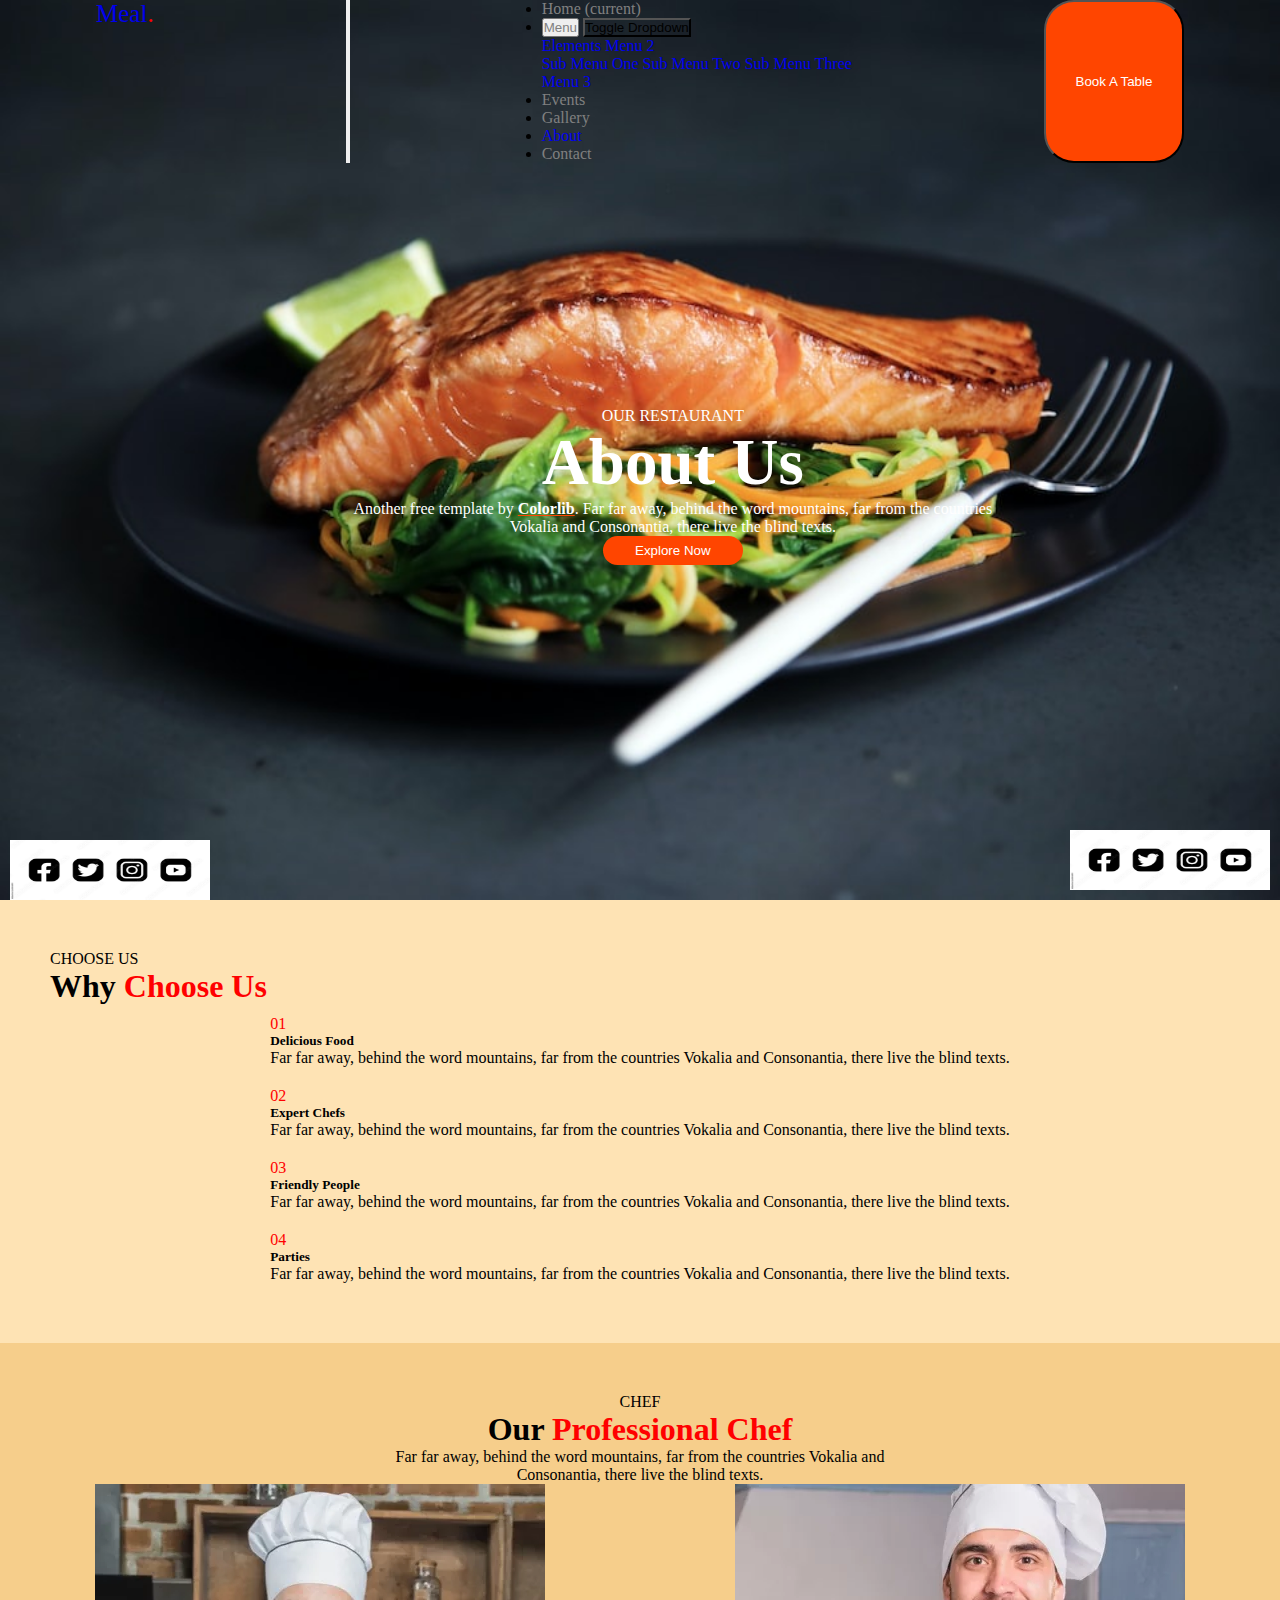
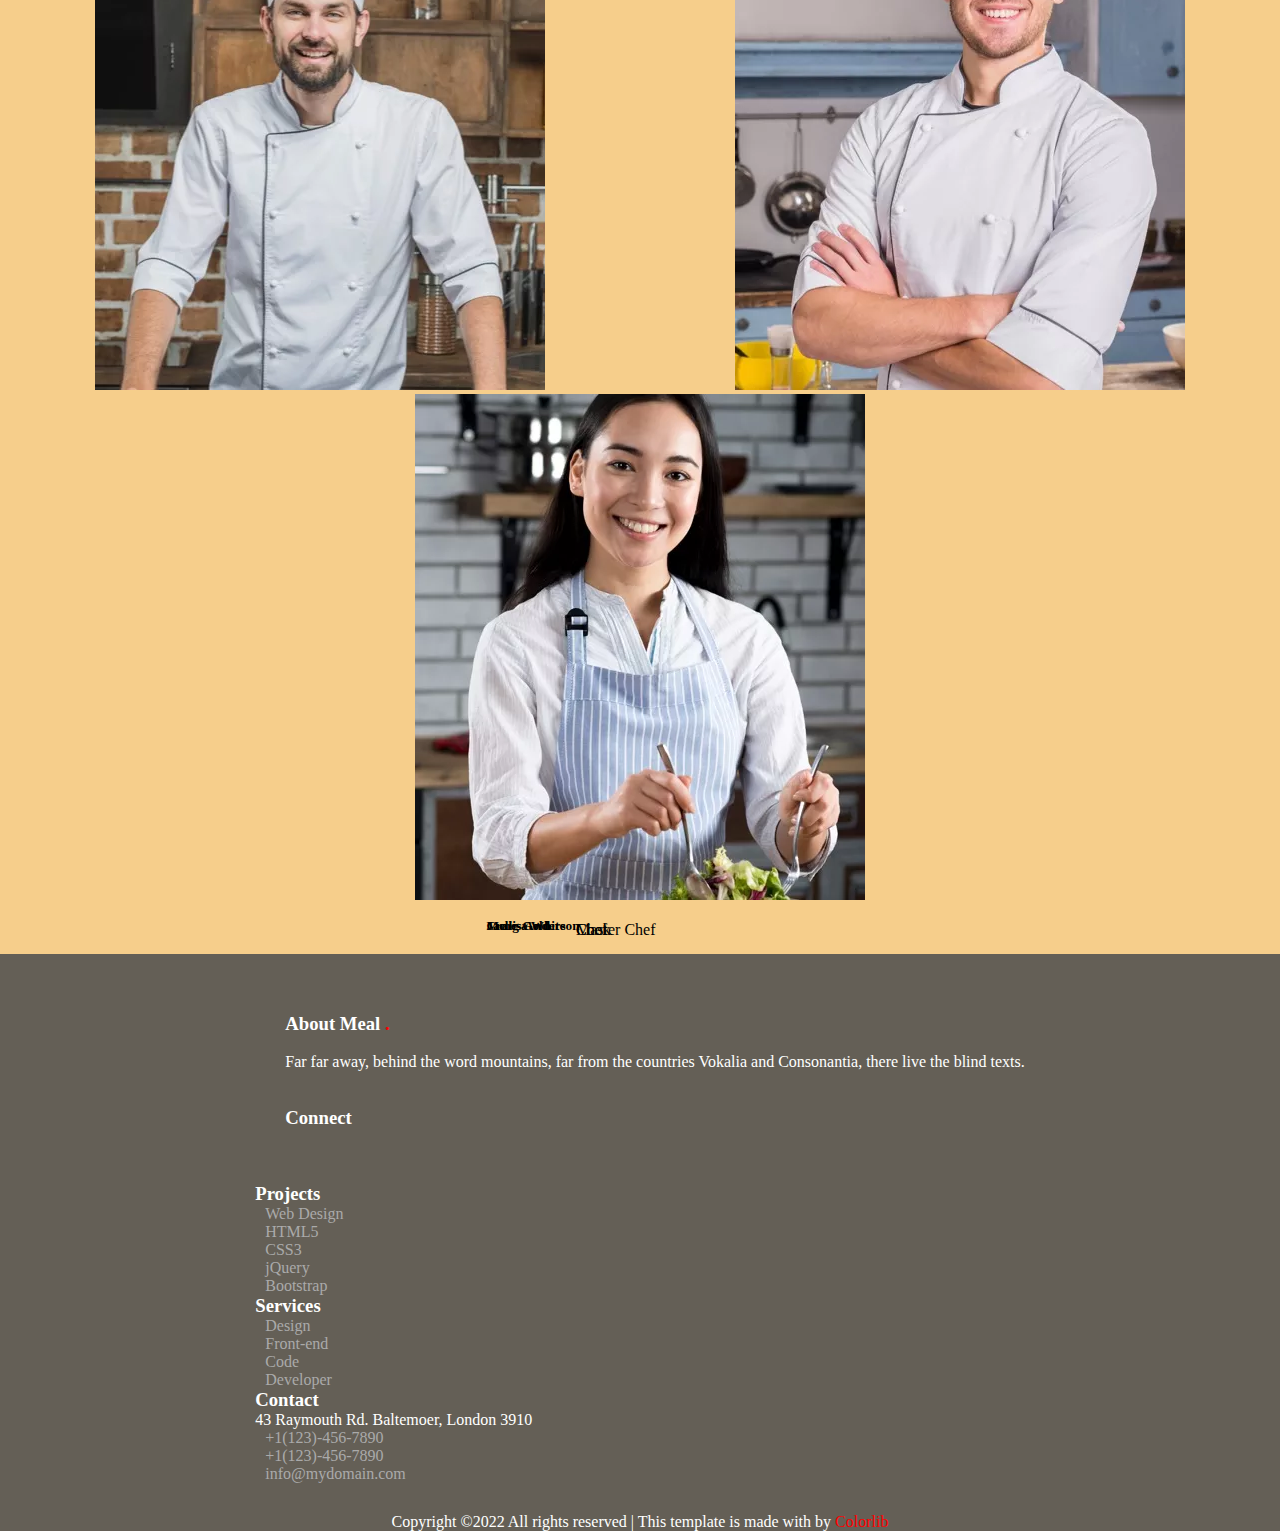
==== about.html @ 0ba8c3a3 "first commit" ====
<!DOCTYPE html>
<html lang="en">

<head>
    <meta charset="UTF-8">
    <meta http-equiv="X-UA-Compatible" content="IE=edge">
    <meta name="viewport" content="width=device-width, initial-scale=1.0">
    <title>About Us</title>
    <!-- bootstrap css -->
    <link rel="stylesheet" href="./bootstrap-4.6.2-dist/css/bootstrap.min.css">
    <link rel="stylesheet" href="https://cdn.jsdelivr.net/npm/bootstrap@4.6.2/dist/css/bootstrap.min.css"
        integrity="sha384-xOolHFLEh07PJGoPkLv1IbcEPTNtaed2xpHsD9ESMhqIYd0nLMwNLD69Npy4HI+N" crossorigin="anonymous">
    <!-- my css -->
    <link rel="stylesheet" href="./css/about.css">
</head>

<body>
    <div class="all" id="home">
        <section class="section1">
            <!-- <div class="bg">
                <img src="./images/back1.jpg" alt="">
            </div> -->
            <nav class="navbar navbar-expand-lg navbar-light bg-trans disp-flex">
                <a class="navbar-brand text-white text-40 float-left" href="#">Meal<s>.</s></a>
                <button class="navbar-toggler" type="button" data-toggle="collapse" data-target="#navbarNavDropdown"
                    aria-controls="navbarNavDropdown" aria-expanded="false" aria-label="Toggle navigation">
                    <span class="navbar-toggler-icon"></span>
                </button>
                <div class="collapse navbar-collapse" id="navbarNavDropdown">
                    <ul class="navbar-nav nav justify-content-center">
                        <li class="nav-item active">
                            <a class="nav-link text-gray" href="./index.html">Home <span
                                    class="sr-only">(current)</span></a>
                        </li>
                        <li class="nav-item dropdown">
                            <!-- <a class="nav-link dropdown-toggle text-gray" href="./menu.html" role="button" data-toggle="dropdown"
                                aria-expanded="false">
                                Menu
                            </a>
                            <div class="dropdown-menu">
                                <a class="dropdown-item" href="#">Elements</a>
                                <a class="dropdown-item  nav-link dropdown-toggle " href="#" role="button"
                                    data-toggle="dropdown" aria-expanded="false">Menu 2</a>
                                <div class="dropdown-menu">
                                    <a class="dropdown-item" href="#">Sub Menu One</a>
                                    <a class="dropdown-item" href="#">Sub Menu Two</a>

                                    <a class="dropdown-item" href="#">Sub Menu Three</a>
                                </div>
                                <a class="dropdown-item" href="#">Menu 3</a>
                            </div> -->
                            <div class="btn-group">
                                <button class="btn text-gray " type="button">
                                    <a href="./menu.html" class="text-gray">Menu</a>
                                </button>
                                <button type="button"
                                    class="btn btn-sm btn-secondary dropdown-toggle dropdown-toggle-split bg-trans" 
                                    data-toggle="dropdown" aria-expanded="false">
                                    <span class="sr-only">Toggle Dropdown</span>
                                </button>
                                <div class="dropdown-menu">
                                    <a class="dropdown-item" href="./elements.html">Elements</a>

                                    <a class="dropdown-item  nav-link dropdown-toggle " href="#" role="button"
                                        data-toggle="dropdown" aria-expanded="false">Menu 2</a>
                                    <div class="dropdown-menu">
                                        <a class="dropdown-item" href="#">Sub Menu One</a>
                                        <a class="dropdown-item" href="#">Sub Menu Two</a>

                                        <a class="dropdown-item" href="#">Sub Menu Three</a>
                                    </div>

                                    <a class="dropdown-item" href="#">Menu 3</a>
                                </div>
                            </div>
                        </li>
                        <li class="nav-item">
                            <a class="nav-link text-gray " href="./events.html">Events</a>
                        </li>
                        <li class="nav-item">
                            <a class="nav-link text-gray" href="./galleery.html">Gallery</a>
                        </li>
                        <li class="nav-item">
                            <a class="nav-link text-white" href="#">About</a>
                        </li>
                        <li class="nav-item">
                            <a class="nav-link text-gray" href="./contact.html">Contact</a>
                        </li>

                    </ul>

                </div>
                <button class="button"><a href="./booking.html">Book A Table</a></button>
            </nav>
            <!-- <div class="bg">
                <img src="./images/back1.jpg" alt="">
            </div> -->
            <div class="kalam">
                <p>OUR RESTAURANT</p>
                <h1>About Us</h1>
                <p>Another free template by <s class="under">Colorlib</s>. Far far away, behind the word mountains, far
                    from
                    the countries Vokalia and Consonantia, there live the blind texts.</p>
                <button class="button"><a href="#">Explore Now</a></button>
            </div>
            <div class="icon">
                <img src="./images/icons.jpg" alt="">
            </div>
        </section>
    </div>
    <!-- ==============================sec2==================== -->
    <section class="section2">
        <p style="padding-left: 50px;">CHOOSE US</p>
        <h1 style="padding-left: 50px;">Why <s>Choose Us</s></h1>
        <div class="container-fluid">
            <div class="row disp-flex">
                <div class="card col-lg-2 col-md-5 col-sm-5 bg-trans p">
                    <div class="card-body">
                        <p><s>01</s></p>
                        <h5 class="card-title">Delicious Food</h5>

                        <p class="card-text">Far far away, behind the word mountains, far from the countries Vokalia and
                            Consonantia, there live the blind texts.
                        </p>

                    </div>
                </div>
                <div class="card col-lg-2 col-md-5 col-sm-5 bg-trans p">
                    <div class="card-body">
                        <p><s>02</s></p>
                        <h5 class="card-title">Expert Chefs</h5>

                        <p class="card-text">Far far away, behind the word mountains, far from the countries Vokalia and
                            Consonantia, there live the blind texts.
                        </p>

                    </div>
                </div>
                <div class="card col-lg-2 col-md-5 col-sm-5 bg-trans p">
                    <div class="card-body">
                        <p><s>03</s></p>
                        <h5 class="card-title">Friendly People</h5>

                        <p class="card-text">Far far away, behind the word mountains, far from the countries Vokalia and
                            Consonantia, there live the blind texts.
                        </p>

                    </div>
                </div>
                <div class="card col-lg-2 col-md-5 col-sm-5 bg-trans p">
                    <div class="card-body">
                        <p><s>04</s></p>
                        <h5 class="card-title">Parties</h5>

                        <p class="card-text">Far far away, behind the word mountains, far from the countries Vokalia and
                            Consonantia, there live the blind texts.
                        </p>

                    </div>
                </div>

            </div>
        </div>
    </section>
    <!-- ======================sec3============= -->
    <section class="section3">
        <p>CHEF</p>
        <h1>Our <s> Professional Chef</s></h1>
        <p>Far far away, behind the word mountains, far from the countries Vokalia and <br> Consonantia, there
            live the blind texts.</p>
        <div class="container-fluid">
            <div class="row disp-flex">
                <div class="card bg-trans text-white col-lg-3 col-md-5 col-sm-4">
                    <img src="./images/chef1.webp" class="card-img " alt="...">
                    <div class="card-img-overlay ">
                        <h5 class="card-title pos-abs" style="bottom: 20px; left: 38%;">James Anderson</h5>
                        <p class="card-text text-dark pos-abs" style="bottom: 15px; left: 45%;">Master Chef</p>

                    </div>
                </div>
                <div class="card bg-trans text-white col-lg-3 col-md-5 col-sm-4">
                    <img src="./images/chef2.webp" class="card-img " alt="...">
                    <div class="card-img-overlay ">
                        <h5 class="card-title pos-abs" style="bottom: 20px; left: 38%;">Craig Gold</h5>
                        <p class="card-text text-dark pos-abs" style="bottom: 15px; left: 45%;">Cook</p>

                    </div>
                </div>
                <div class="card bg-trans text-white col-lg-3 col-md-5 col-sm-5">
                    <img src="./images/chef3.webp" class="card-img" alt="...">
                    <div class="card-img-overlay  ">
                        <h5 class="card-title pos-abs  " style="bottom: 20px; left: 38%;">Mellisa White</h5>
                        <p class="card-text text-dark pos-abs " style="bottom: 15px; left: 45%;" >Chef</p>


                    </div>
                </div>

            </div>
        </div>
    </section>


    <!-- =====================sec4================= -->

    <section class="section4">

        <div class="container-fluid disp-flex">
            <div class="row">
                <div class="col-lg-5 col-md-12 col-sm-12" style="margin-left: 30px;">
                    <h3>About Meal <s>.</s></h3>
                    <br>
                    <p>Far far away, behind the word mountains, far from the countries Vokalia and Consonantia, there
                        live the blind texts.</p>
                    <br><br>
                    <h3>Connect</h3>
                    <br><br><br>
                    <div class="icon">
                        <img src="./images/icons.jpg" alt="">
                    </div>
                </div>
                <div class="col-lg-2 col-md-12 col-sm-12">
                    <h3 style="text-align: left;">Projects</h3>
                    <ul>
                        <li><a href="#home">Web Design</a></li>
                        <li><a href="#home">HTML5</a></li>
                        <li><a href="#home">CSS3</a></li>
                        <li><a href="#home">jQuery</a></li>
                        <li><a href="#home">Bootstrap</a></li>
                    </ul>
                </div>
                <div class="col-lg-2 col-md-12 col-sm-12">
                    <h3 style="text-align: left;">Services</h3>
                    <ul>
                        <li><a href="#home"> Design</a></li>
                        <li><a href="#home">Front-end</a></li>
                        <li><a href="#home">Code</a></li>
                        <li><a href="#home">Developer</a></li>

                    </ul>
                </div>
                <div class="col-lg-2 col-md-12 col-sm-12">
                    <h3 style="text-align: left;">Contact</h3>
                    <p>43 Raymouth Rd. Baltemoer, London 3910</p>
                    <ul>
                        <li><a href="#home"> +1(123)-456-7890</a></li>
                        <li><a href="#home">+1(123)-456-7890</a></li>

                        <li><a href="#home">info@mydomain.com</a></li>
                </div>
                <div class=" cop col-lg-12 col-md-12 col-sm-12" style="padding-top: 30px ; ">
                    <p> Copyright ©2022 All rights reserved | This template is made with by <s>Colorlib</s></p>
                </div>
            </div>
        </div>

    </section>











    <script src="./js/jquery.slim.min.js"></script>
    <script src="./js/popper.min.js"></script>
    <script src="./bootstrap-4.6.2-dist/js/bootstrap.min.js"></script>
    <script src="https://cdn.jsdelivr.net/npm/jquery@3.5.1/dist/jquery.slim.min.js"
        integrity="sha384-DfXdz2htPH0lsSSs5nCTpuj/zy4C+OGpamoFVy38MVBnE+IbbVYUew+OrCXaRkfj" crossorigin="anonymous">
    </script>
    <script src="https://cdn.jsdelivr.net/npm/popper.js@1.16.1/dist/umd/popper.min.js"
        integrity="sha384-9/reFTGAW83EW2RDu2S0VKaIzap3H66lZH81PoYlFhbGU+6BZp6G7niu735Sk7lN" crossorigin="anonymous">
    </script>
    <script src="https://cdn.jsdelivr.net/npm/bootstrap@4.6.2/dist/js/bootstrap.min.js"
        integrity="sha384-+sLIOodYLS7CIrQpBjl+C7nPvqq+FbNUBDunl/OZv93DB7Ln/533i8e/mZXLi/P+" crossorigin="anonymous">
    </script>
</body>

</html>
---- css/about.css ----
*{
    padding: 0px;
    margin: 0px;
}
.all{
    background-color: rgba(0, 0, 0, 0.479);
}
.bg-trans {
    background-color: transparent !important;
}
.text-40{
    font-size: 25px !important;
}
.text-gray{
    color: gray !important;
}
s{
    color: red;
    text-decoration: none;
}
#navbarNavDropdown{
justify-content: center !important;
} 
.float-left{
    left: 0%;
}
.disp-flex{
    display: flex !important;
    flex-wrap: wrap !important;
    justify-content: space-around !important;
}

.section1{
  /* background-color: rgba(0, 0, 0, 30%); */
    width: 100%;
    height: 100vh;
    background-image: url(../images/back1.jpg)!important;
    background-color: rgba(0, 0, 0, 0.5);
    background-repeat: no-repeat !important;
    background-size: 100% 100% ;

    /*
    position: sticky !important; */
    background-color: rgba(0, 0, 0, 0.852) !important;
    position: relative ;
    background-attachment: fixed;
}

/* .section1 .bg{
    width: 100%;
    height: 100vh;
    

} */
.section1 .bg img{
    
    width: 100%;
    height: 100%;
}
.section1 .button{
    color: white;
    background-color: orangered;
    border-radius: 30px;
    padding: 7px;
    width: 140px;
}
a{
    text-decoration: none;
}
.section1 .button a{
text-decoration: none;
color: white;
}
.kalam{
    width: 50%;
    color: rgb(255, 255, 255);
    text-align: center;
    position: absolute;
    margin: auto;
    left: 26%;
    bottom: 35%;
    /* font-weight: bold; */
    padding: 20px;
}
.kalam h1{
    font-size: 65px;
}
.kalam .under{
    text-decoration: underline orangered;
    color: rgb(255, 255, 255);
    font-weight: bold;
}
.kalam button{
    border: none;
    padding: 10px;
    width: 180px;
}
.nav-link:hover{
    color: white !important;
}
.section1 .icon{
    position: absolute;
    width: 200px;
    height: 60px;
    right: 10px;
    bottom: 10px;
}
.icon img{
    width: 100%;
    height: 100%;
}
@media(max-width: 768px){
    .kalam h1{
        font-size: 40px;
    }
    .icon{
        position: absolute;
        width: 150px;
        height: 60px;
        right: 10px;
        bottom: 10px;
    }
    .kalam{
        bottom: 9%;
    }
}
@media(max-width: 426px){
    .kalam h1{
        font-size: 24px;
    }
    .kalam{
        width: 64%;
        left: 20%;
    }
    .kalam p{
        font-size: 13px;
    }
    .section1 .icon{
        position: absolute;
        width: 78px;
        height: 31px;
        right: 10px;
        bottom: 10px;
    }
    .kalam{
        bottom: 1%;
    }
    .kalam button{
        border: none;
        padding: 5px;
        width: 130px;
    }
    .section1 .button {
        color: white;
        background-color: orangered;
        border-radius: 30px;
        padding: 7px;
        width: 100px;
    }
}
/* =====================sec2====================== */
.section2{
    width: 100%;
    height: auto;
    background-color: rgb(254, 227, 180);
    position: relative;
    padding-top: 50px;
    /* display: flex;
    flex-wrap: wrap;
    justify-content: space-around;
    text-align: center; */
    padding-bottom: 50px;
}
.p{
    margin: 10px !important;
}
.card:hover{
    background-color: orangered !important;
    color: white !important;
    transform: translateY(-13px);
}
.card{
    transition: all 0.5s;
}
/* ==========================sec3================ */
.section3{
    width: 100%;
    height: auto;
    background-color: rgba(245,201,126,.9);
    position: relative;
    padding-top: 50px;
    /* display: flex;
    flex-wrap: wrap;
    justify-content: space-around; */
    text-align: center; 
    padding-bottom: 50px;
}
.pos-abs{
    position: absolute !important;
}
.pos-rel{
    position: relative !important;
}
.bo{
    bottom: 0px !important;
}
.section3 img{
    width: 100% !important;
}
/* =====================sec4============ */
.section4{
    width: 100%;
    height: auto;
    background-color:#645f56; 
color: white;
padding-top: 59px;
}
.section4 .icon{
    position: absolute;
    width: 200px;
    height: 60px;
    left: 10px;
    bottom: 0px;
}
.icon img{
    width: 100%;
    height: 100%;
}
.section4 ul{
    list-style-type: none;
    text-align: left;
}
.section4 ul li{
    text-align: left;
}
.section4 ul li a{
    text-decoration: none;
    color: rgb(170, 170, 170);
    padding: 10px;
transition: all 1s;
}
.section4 ul li a:hover{
    color: white;
}
.cop{
    text-align: center;
}
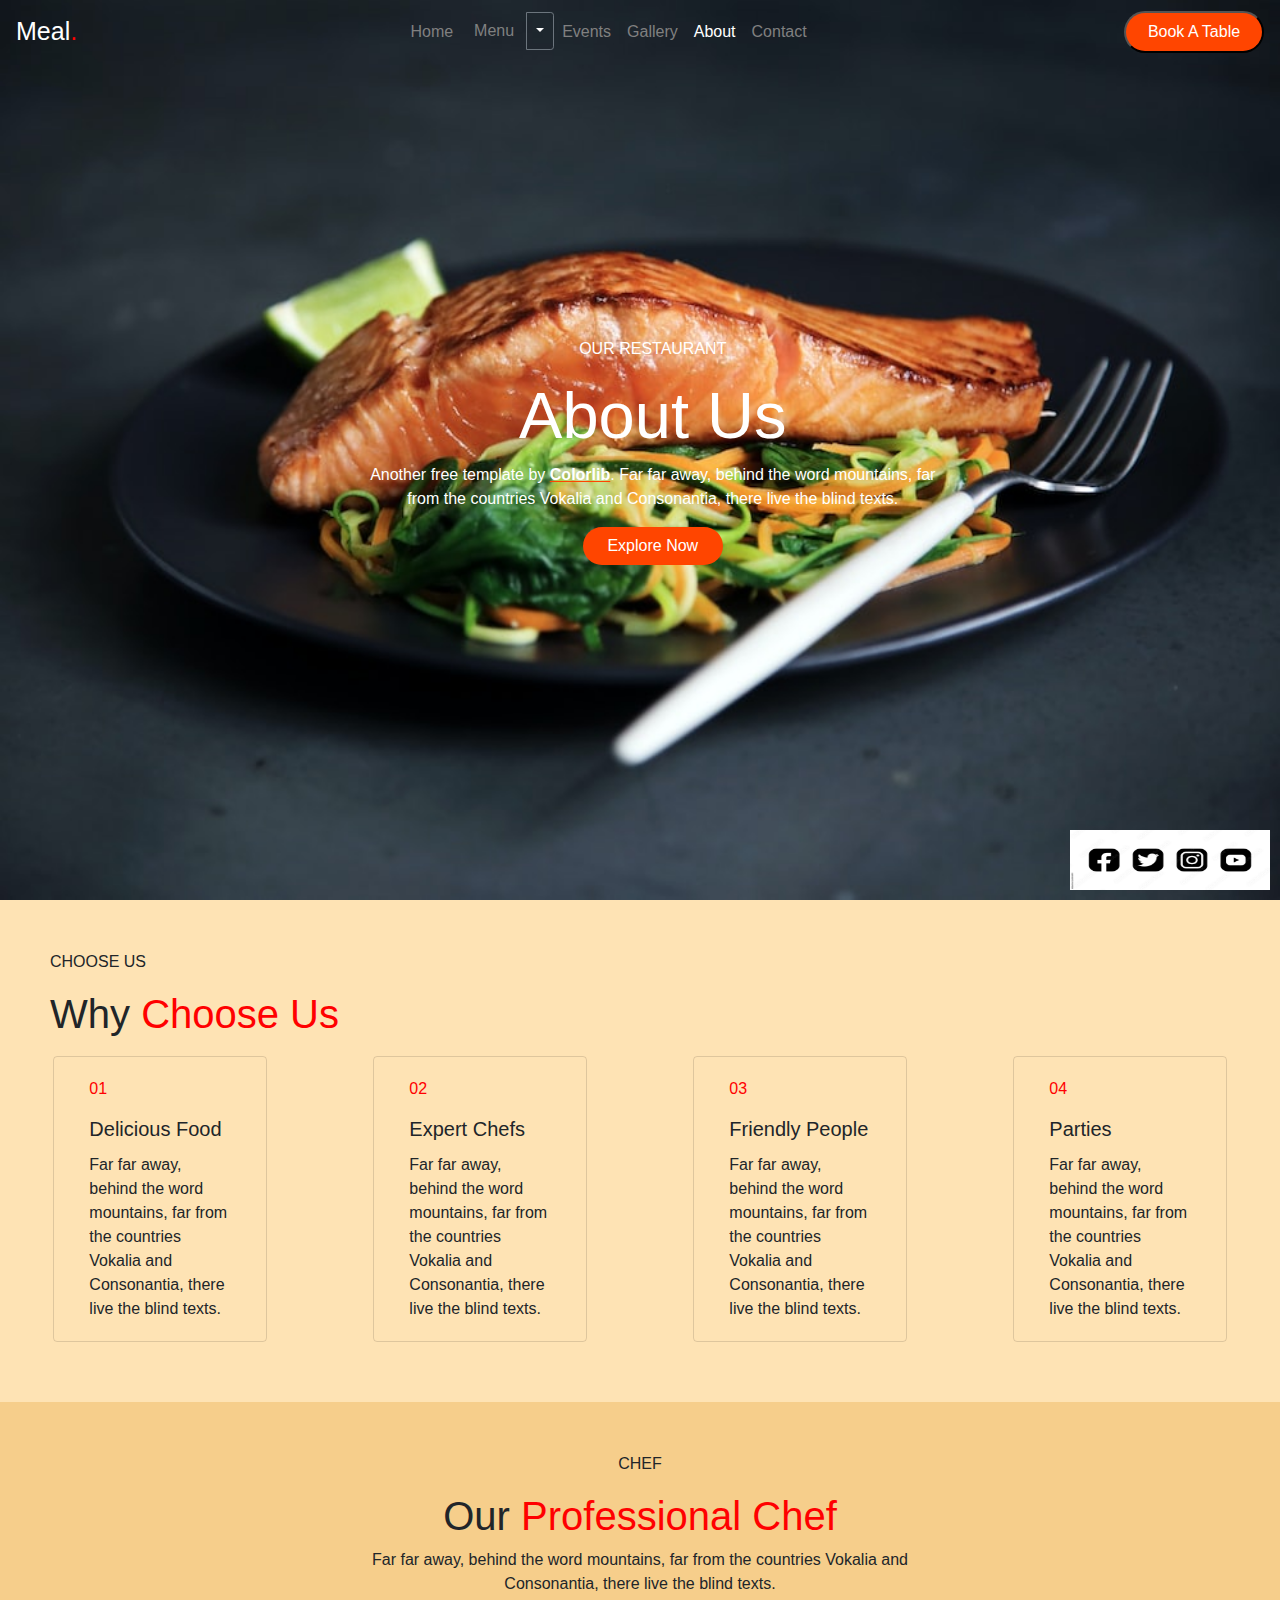
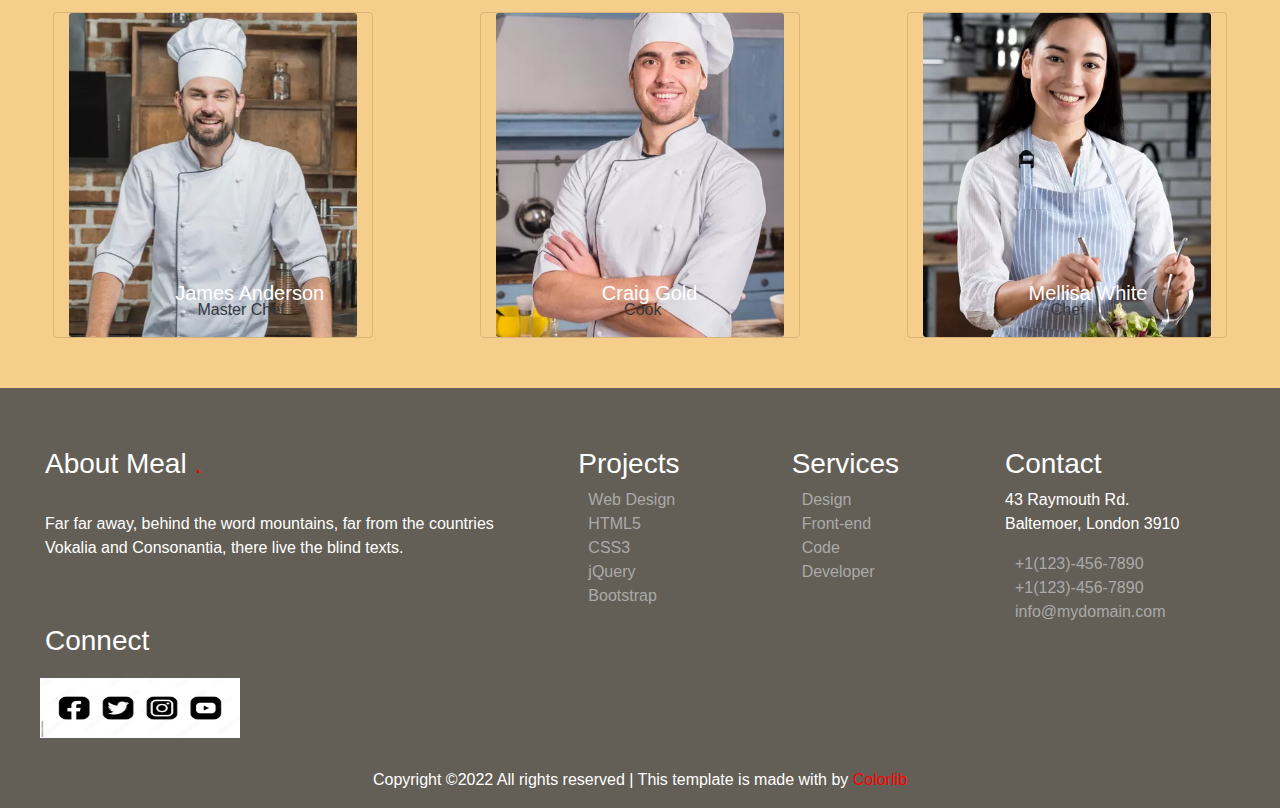
==== commit 2bc1608a: "first commit" ====
--- a/about.html
+++ b/about.html
@@ -10,7 +10,8 @@
     <link rel="stylesheet" href="./bootstrap-4.6.2-dist/css/bootstrap.min.css">
     <link rel="stylesheet" href="https://cdn.jsdelivr.net/npm/bootstrap@4.6.2/dist/css/bootstrap.min.css"
         integrity="sha384-xOolHFLEh07PJGoPkLv1IbcEPTNtaed2xpHsD9ESMhqIYd0nLMwNLD69Npy4HI+N" crossorigin="anonymous">
-    <!-- my css -->
+        <link rel="stylesheet" href="./css/bootstrap.min.css">
+        <!-- my css -->
     <link rel="stylesheet" href="./css/about.css">
 </head>
 
